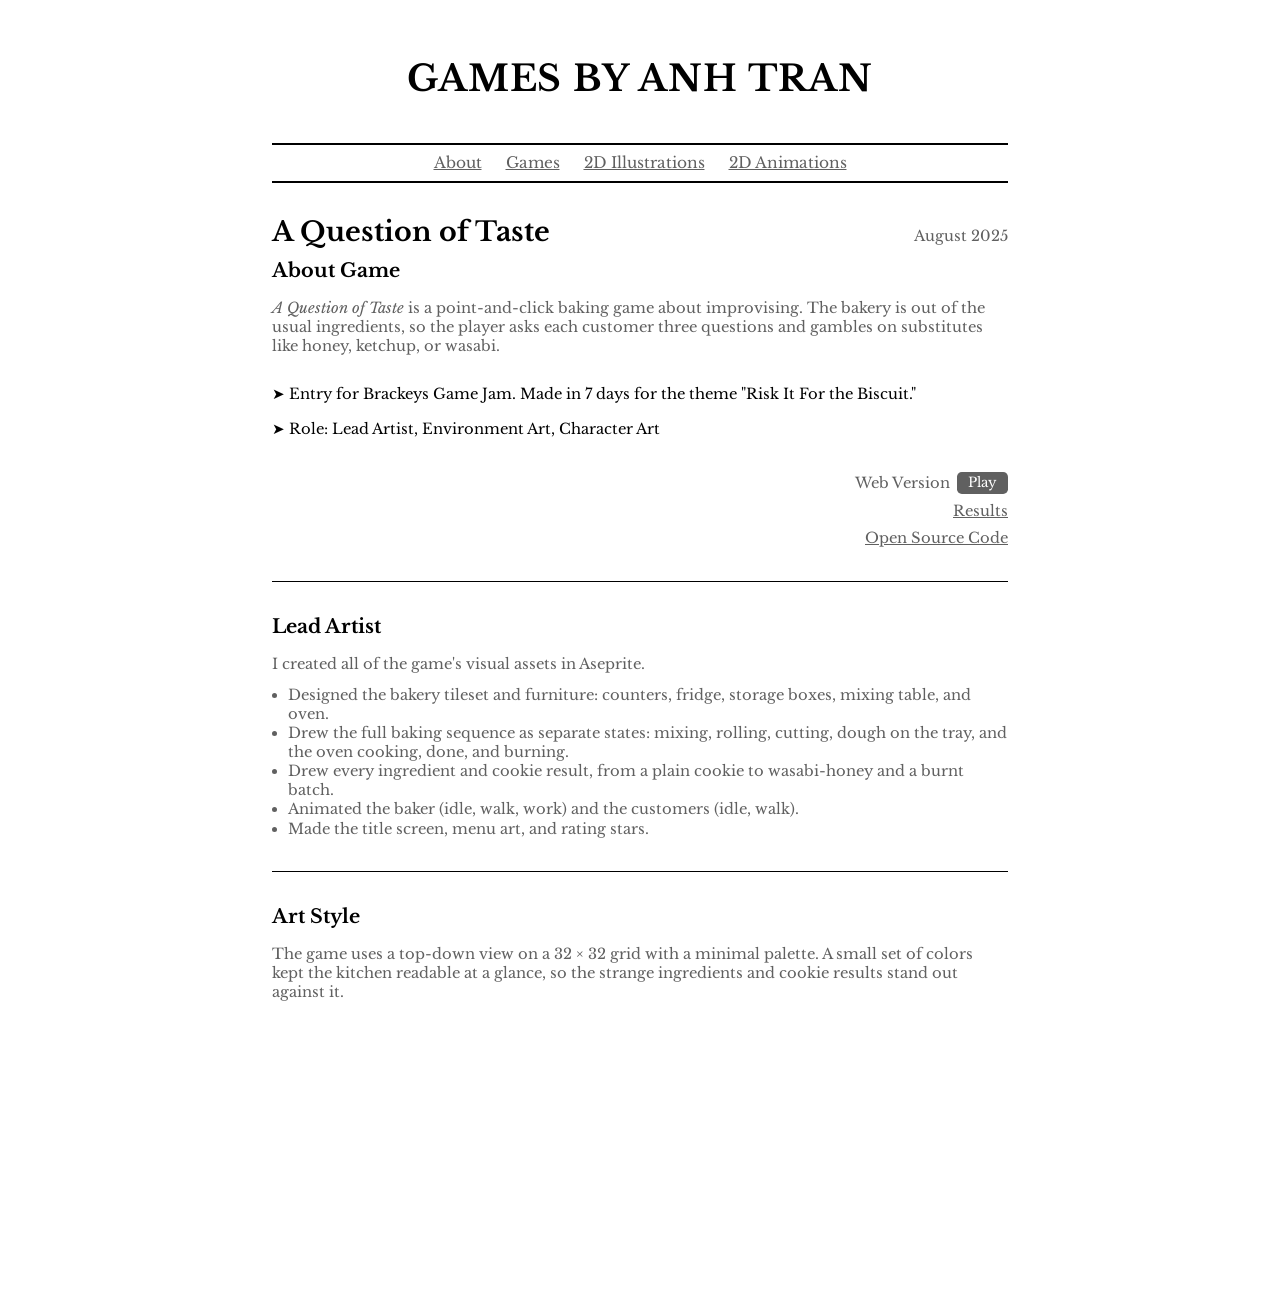
==== a-question-of-taste.html @ daf7d9c3 "Create a-question-of-taste.html" ====
<!DOCTYPE html>
<html lang="en">
<head>
    <meta charset="UTF-8">
    <meta name="viewport" content="width=device-width, initial-scale=1.0">
    <title>A Question of Taste - Anh Tran</title>
    
    <!-- Google Font: Libre Baskerville -->
    <link rel="preconnect" href="https://fonts.googleapis.com">
    <link rel="preconnect" href="https://fonts.gstatic.com" crossorigin>
    <link href="https://fonts.googleapis.com/css2?family=Libre+Baskerville:ital,wght@0,400;0,700;1,400&display=swap" rel="stylesheet">
    
    <!-- Uses your exact same stylesheet -->
    <link rel="stylesheet" href="style.css">
</head>
<body>
    <header>
        <h1>GAMES BY ANH TRAN</h1>
        <hr class="header-line">
        
        <!-- Navigation Menu: Links back to index.html with specific #hashes -->
        <nav>
            <a href="index.html#about" class="nav-link">About</a>
            <a href="index.html#games" class="nav-link">Games</a>
            <a href="index.html#illustrations" class="nav-link">2D Illustrations</a>
            <a href="index.html#animations" class="nav-link">2D Animations</a>
        </nav>
        
        <hr class="header-line">
    </header>

    <main>
        <!-- Because this is a dedicated page, we remove the "hidden" class and ID targets -->
        <section class="page-section" style="display: block;">
            
            <!-- A Question of Taste Main Header -->
            <div class="project-container">
                <div class="project-header">
                    <h2>A Question of Taste</h2>
                    <span class="date">August 2025</span>
                </div>

                <div class="project-body">
                    
                    <!-- Text Info Column -->
                    <div class="project-info">
                        <h2 class="section-title">About Game</h2>
                        
                        <p class="desc-text">
                            <i>A Question of Taste</i> is a point-and-click baking game about improvising. The bakery is out of the usual ingredients, so the player asks each customer three questions and gambles on substitutes like honey, ketchup, or wasabi.
                        </p>
                        
                        <br>
                        <p class="jam-note">➤ Entry for Brackeys Game Jam. Made in 7 days for the theme "Risk It For the Biscuit."</p>
                        <p class="jam-note">➤ Role: Lead Artist, Environment Art, Character Art</p>
                        <br>

                        <div class="links-container" style="align-items: flex-end;">
                            <div class="build-line">
                                <span class="build-label">Web Version</span>
                                <a href="https://paulean-dev.itch.io/aquestionoftaste" class="play-btn" target="_blank">Play</a>
                            </div>
                            <a href="https://itch.io/jam/brackeys-14/rate/3852071" class="link-text" target="_blank">Results</a>
                            <a href="https://github.com/AnhKimHaTran/AQuestionOfTaste" class="link-text" target="_blank">Open Source Code</a>
                        </div>
                    </div>
                    <!-- END Text Info Column -->
    
                </div>
            </div>

            <hr class="section-divider">
            
            <div class="project-info">
                <h2 class="section-title">Lead Artist</h2>
                <p class="desc-text">
                    I created all of the game's visual assets in Aseprite.
                </p>
                <ul class="experience-list">
                    <li>Designed the bakery tileset and furniture: counters, fridge, storage boxes, mixing table, and oven.</li>
                    <li>Drew the full baking sequence as separate states: mixing, rolling, cutting, dough on the tray, and the oven cooking, done, and burning.</li>
                    <li>Drew every ingredient and cookie result, from a plain cookie to wasabi-honey and a burnt batch.</li>
                    <li>Animated the baker (idle, walk, work) and the customers (idle, walk).</li>
                    <li>Made the title screen, menu art, and rating stars.</li>
                </ul>
            </div>

            <hr class="section-divider">

            <div class="project-info">
                <h2 class="section-title">Art Style</h2>
                <p class="desc-text">
                    The game uses a top-down view on a 32 × 32 grid with a minimal palette. A small set of colors kept the kitchen readable at a glance, so the strange ingredients and cookie results stand out against it.
                </p>
            </div>

        </section>
    </main>

</body>
</html>
---- style.css ----
html {
    zoom: 0.8;
}

/* Reset basic margins */
* {
    box-sizing: border-box;
    margin: 0;
    padding: 0;
}

body {
    font-family: 'Libre Baskerville', Georgia, serif;
    background-color: #ffffff;
    color: #000000;
    line-height: 1.3;
    max-width: 960px;
    margin: 0 auto;
    padding: 40px 20px;
}

/* Header & Title */
h1 {
    text-align: center;
    font-size: 2.8rem;
    font-weight: 700;
    color: #000000;
    margin-top: 30px;
    margin-bottom: 50px;
    letter-spacing: 1px;
}

hr.header-line {
    border: 0;
    border-top: 1px solid #000;
    border-bottom: 1px solid #000;
    height: 3px;
    margin: 5px 0;
}

hr.section-divider {
    border: 0;
    border-top: 1px solid #000;
    margin: 40px 0;
}

/* Navigation Menu */
nav {
    display: flex;
    justify-content: center;
    gap: 30px;
    padding: 5px 0;
}

.nav-link {
    background: none;
    border: none;
    font-family: 'Libre Baskerville', Georgia, serif; 
    font-size: 1.2rem;
    color: #606060;
    cursor: pointer;
    text-decoration: underline;
}

.nav-link.active {
    color: #000000;
    text-decoration: none;
    font-weight: 700;
}

/* JavaScript Section Toggling */
.page-section {
    display: none;
    margin-top: 40px;
}
.page-section:not(.hidden) {
    display: block;
}

/* --- Project Layout Structure --- */
.project-container {
    display: flex;
    flex-direction: column;
    margin-bottom: 20px;
}

/* Header Row: Title on Left, Date on Right */
.project-header {
    display: flex;
    justify-content: space-between;
    align-items: baseline;
    margin-bottom: 10px;
    width: 100%;
}

.project-header h2 {
    font-size: 2.1rem;
    font-weight: 700;
    color: #000000;
}

.project-header .date {
    color: #606060;
    font-size: 1.15rem;
    margin: 0;
}

/* Content Row: Text on Left, Images on Right */
.project-body {
    display: flex;
    justify-content: space-between;
    align-items: flex-start;
    gap: 40px;
}

.project-info {
    flex: 1;
}

/* Typography & Content Spacing */
.project-tagline {
    font-size: 1.35rem;
    font-weight: 700;
    color: #606060;
    margin-bottom: 15px;
    margin-top: 15px;
}


.desc-text {
    color: #606060;
    font-size: 1.15rem;
    margin-bottom: 15px;
}

.jam-note {
    color: #000000;
    font-size: 1.15rem;
    margin-bottom: 20px;
}

/* Indented Links */
.links-container {
    display: flex;
    flex-direction: column;
    gap: 10px;
    margin-left: 30px;
}

.build-line {
    display: flex;
    align-items: center;
    gap: 8px;
    color: #606060;
    font-size: 1.15rem;
}

/* Grey Rounded Play Button */
.play-btn {
    background-color: #606060;
    color: #ffffff;
    padding: 3px 14px;
    border-radius: 6px;
    text-decoration: none;
    font-size: 1.05rem;
    font-family: 'Libre Baskerville', Georgia, serif; 
    display: inline-block;
    font-weight: 400;
}

.link-text {
    color: #606060;
    text-decoration: underline;
    font-size: 1.15rem;
}

/* Image Column Layout */
.project-images {
    display: flex;
    flex-direction: column;
    gap: 15px;
    width: 360px;
    flex-shrink: 0;
}

.project-images img {
    width: 100%;
    height: auto;
    display: block;
    padding: 2px;
}

/* Gallery styling for 2D sections */
.section-title {
    margin-bottom: 20px;
}

.section-title h2 {
    font-size: 2.1rem;
    font-weight: 700;
    color: #000000;
}

.gallery-grid {
    column-count: 3;
    column-gap: 10px;
}

.gallery-grid img {
    width: 100%;
    height: auto;
    margin-bottom: 20px;
    display: block;
}

.pixelgallery-grid {
    display: grid;
    grid-template-columns: repeat(2, 1fr);
    gap: 15px;
    align-items: start;
}

.pixelgallery-grid img {
    width: 100%; 
    height: auto; 
    display: block;
}

/* Pixel Art Upscaling */
.pixel-art {
    image-rendering: pixelated;
    image-rendering: crisp-edges;
}

/* --- Experience Layout --- */
.experience-grid {
    display: flex;
    gap: 30px;
}

.experience-column {
    flex: 1;
}

.experience-list {
    list-style-type: disc;
    margin-left: 20px;
    color: #606060;
}

.experience-list li {
    font-size: 1.15rem;
    line-height: 1.3;
}
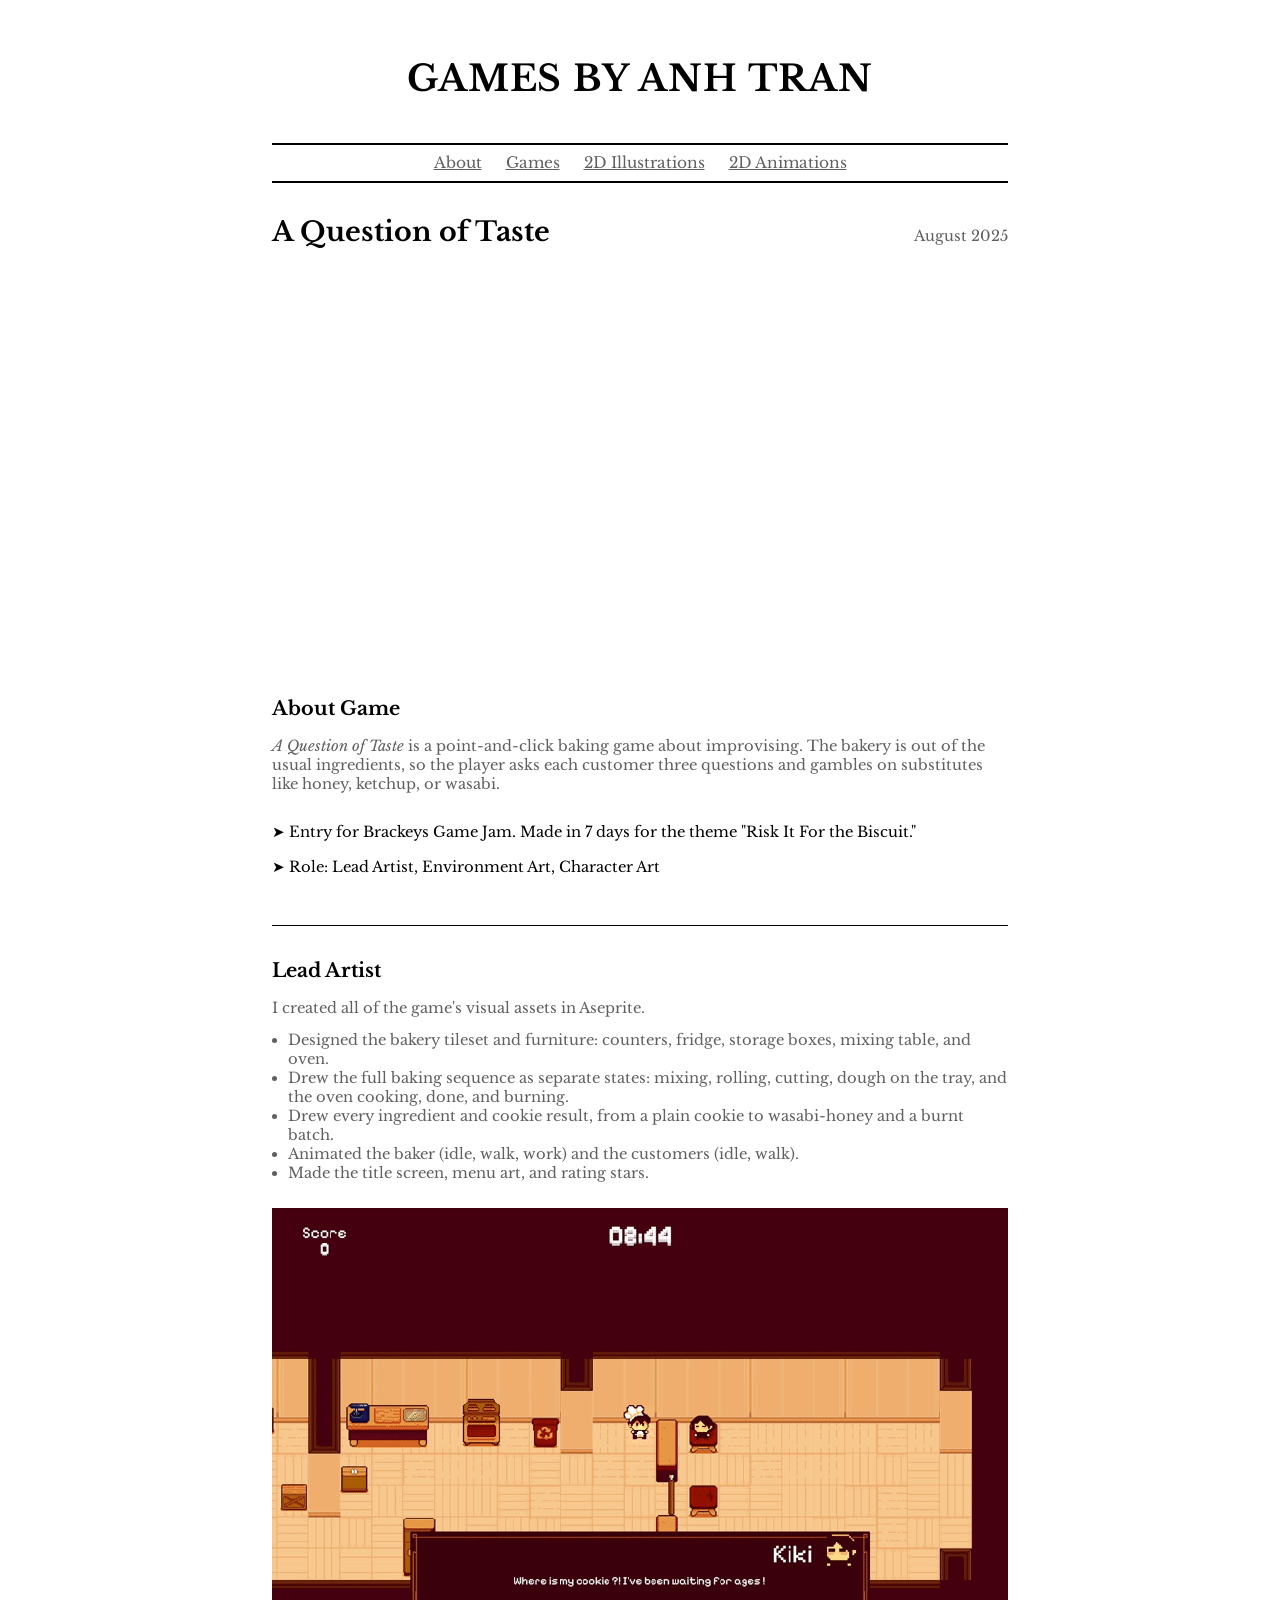
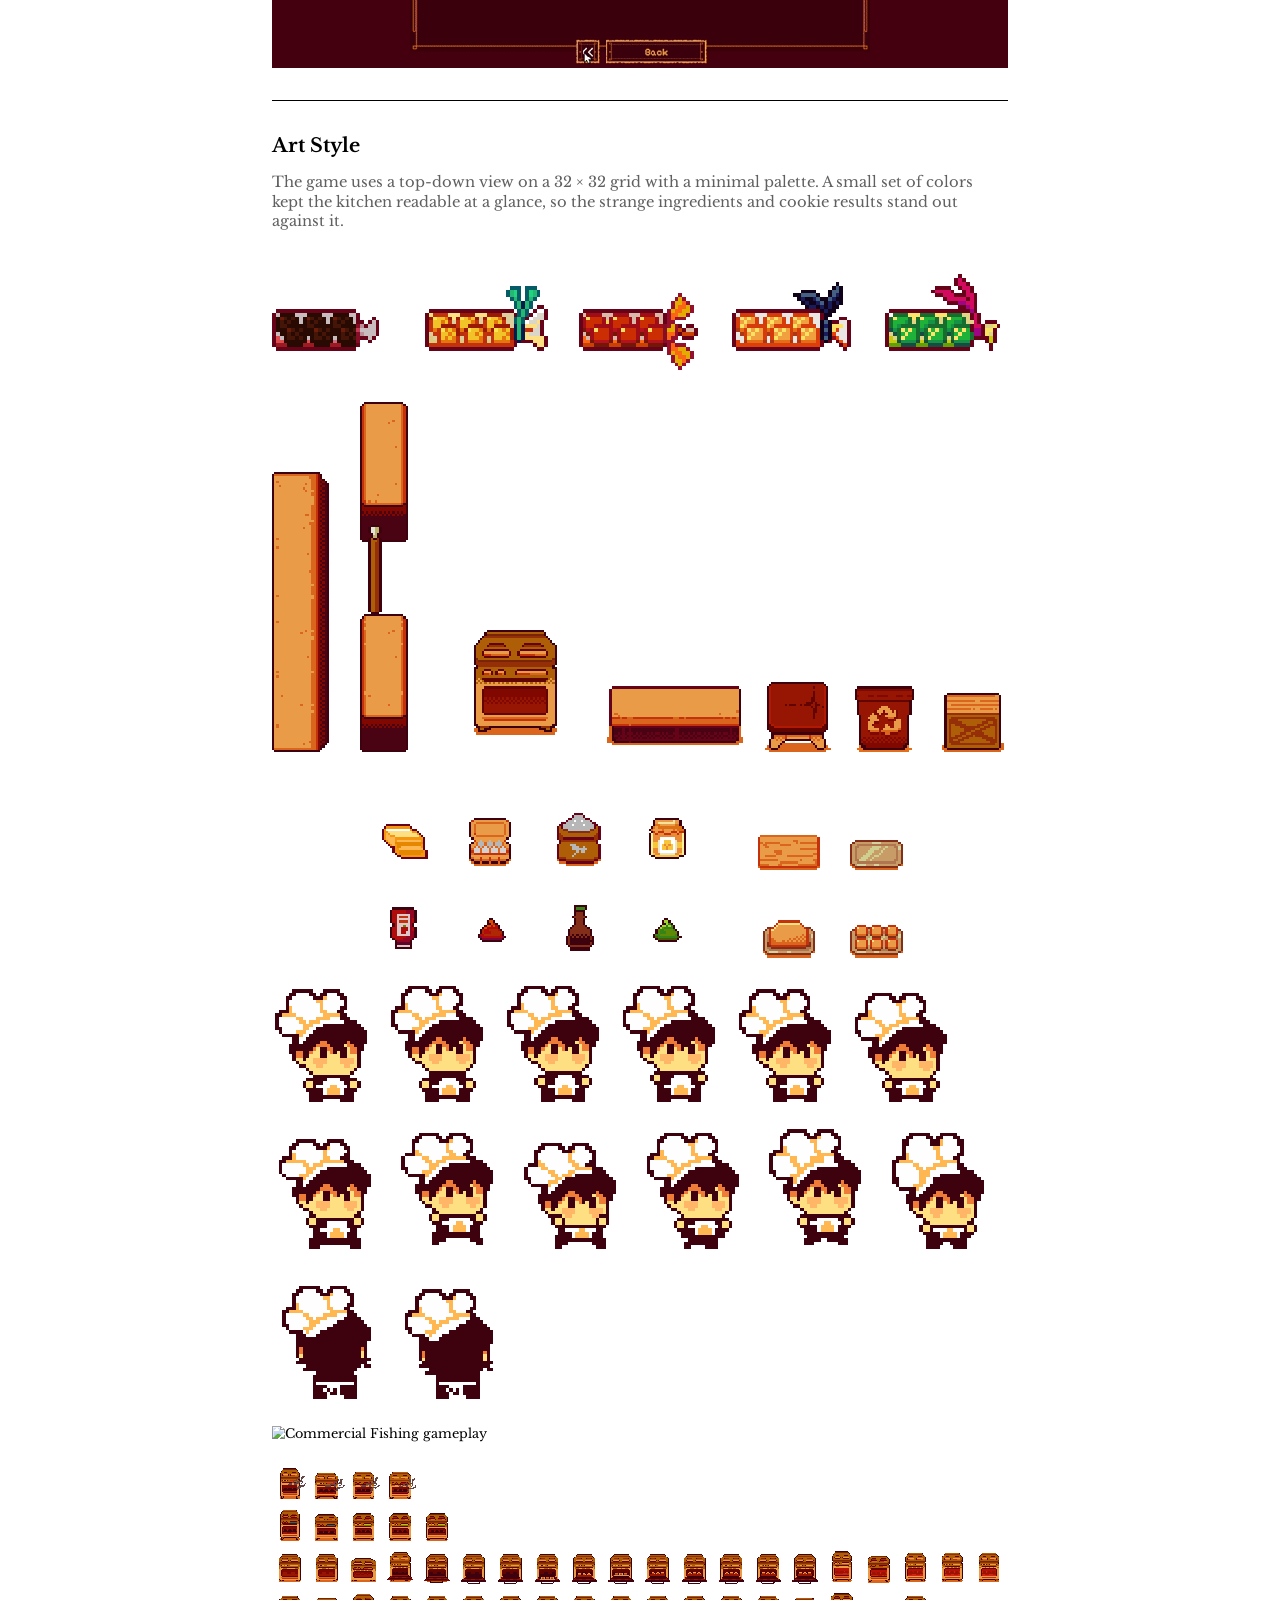
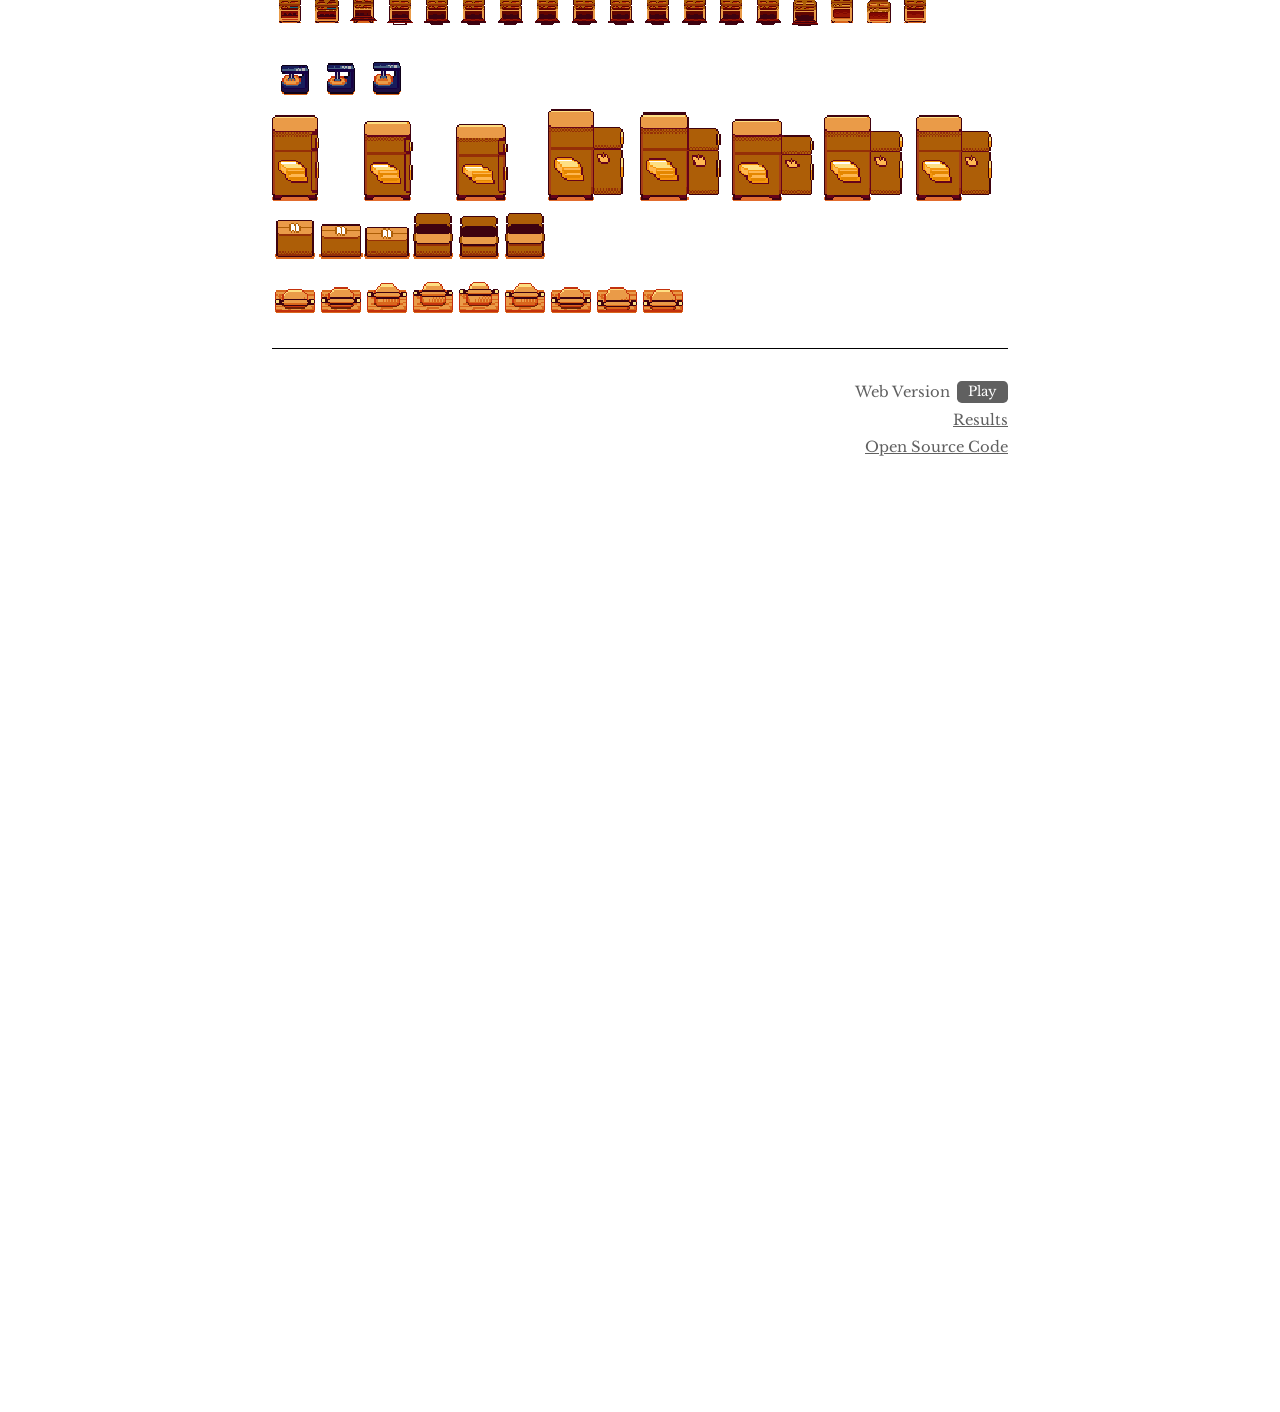
==== commit fd11d2e4: "Update a-question-of-taste.html" ====
--- a/a-question-of-taste.html
+++ b/a-question-of-taste.html
@@ -40,6 +40,16 @@
                     <span class="date">August 2025</span>
                 </div>
 
+                <div class="video-container">
+                    <iframe
+                        src="https://www.youtube.com/embed/IsFNqAmKZuQ"
+                        title="Commercial Fishing gameplay"
+                        allow="accelerometer; autoplay; clipboard-write; encrypted-media; gyroscope; picture-in-picture; web-share"
+                        referrerpolicy="strict-origin-when-cross-origin"
+                        allowfullscreen>
+                    </iframe>
+                </div>
+
                 <div class="project-body">
                     
                     <!-- Text Info Column -->
@@ -52,17 +62,7 @@
                         
                         <br>
                         <p class="jam-note">➤ Entry for Brackeys Game Jam. Made in 7 days for the theme "Risk It For the Biscuit."</p>
-                        <p class="jam-note">➤ Role: Lead Artist, Environment Art, Character Art</p>
-                        <br>
-
-                        <div class="links-container" style="align-items: flex-end;">
-                            <div class="build-line">
-                                <span class="build-label">Web Version</span>
-                                <a href="https://paulean-dev.itch.io/aquestionoftaste" class="play-btn" target="_blank">Play</a>
-                            </div>
-                            <a href="https://itch.io/jam/brackeys-14/rate/3852071" class="link-text" target="_blank">Results</a>
-                            <a href="https://github.com/AnhKimHaTran/AQuestionOfTaste" class="link-text" target="_blank">Open Source Code</a>
-                        </div>
+                        <p class="jam-note">➤ Role: Lead Artist, Environment Art, Character Art</p>  
                     </div>
                     <!-- END Text Info Column -->
     
@@ -83,6 +83,7 @@
                     <li>Animated the baker (idle, walk, work) and the customers (idle, walk).</li>
                     <li>Made the title screen, menu art, and rating stars.</li>
                 </ul>
+                <img src="Images/AQuestionOfTaste/aqot1.gif" alt="Commercial Fishing gameplay" class="pixel-art full-width-image">
             </div>
 
             <hr class="section-divider">
@@ -92,6 +93,25 @@
                 <p class="desc-text">
                     The game uses a top-down view on a 32 × 32 grid with a minimal palette. A small set of colors kept the kitchen readable at a glance, so the strange ingredients and cookie results stand out against it.
                 </p>
+
+                <img src="Images/AQuestionOfTaste/aqot-ingredients.png" alt="Commercial Fishing gameplay" class="pixel-art full-width-image">
+                <img src="Images/AQuestionOfTaste/aqot-kitchen.png" alt="Commercial Fishing gameplay" class="pixel-art full-width-image">
+                <img src="Images/AQuestionOfTaste/aqot-player.png" alt="Commercial Fishing gameplay" class="pixel-art full-width-image">
+                <img src="Images/AQuestionOfTaste/aqot-customer.pngg" alt="Commercial Fishing gameplay" class="pixel-art full-width-image">
+                <img src="Images/AQuestionOfTaste/aqot-oven.png" alt="Commercial Fishing gameplay" class="pixel-art full-width-image">
+                <img src="Images/AQuestionOfTaste/aqot-props.png" alt="Commercial Fishing gameplay" class="pixel-art full-width-image">
+                
+            </div>
+
+            <hr class="section-divider">
+
+            <div class="links-container" style="align-items: flex-end;">
+                <div class="build-line">
+                    <span class="build-label">Web Version</span>
+                    <a href="https://paulean-dev.itch.io/aquestionoftaste" class="play-btn" target="_blank">Play</a>
+                </div>
+                <a href="https://itch.io/jam/brackeys-14/rate/3852071" class="link-text" target="_blank">Results</a>
+                <a href="https://github.com/AnhKimHaTran/AQuestionOfTaste" class="link-text" target="_blank">Open Source Code</a>
             </div>
 
         </section>
--- a/style.css
+++ b/style.css
@@ -252,3 +252,111 @@
     font-size: 1.15rem;
     line-height: 1.3;
 }
+
+/* --- Embedded Video (YouTube) --- */
+.video-container {
+    position: relative;
+    width: 100%;
+    padding-bottom: 56.25%; /* 16:9 */
+    height: 0;
+    margin: 0 auto 30px;
+}
+
+.video-container iframe {
+    position: absolute;
+    top: 0;
+    left: 0;
+    width: 100%;
+    height: 100%;
+    border: 0;
+}
+
+/* --- Full-width image (same width as the section) --- */
+.full-width-image {
+    width: 100%;
+    height: auto;
+    display: block;
+    margin: 30px auto;
+}
+
+/* --- Text on the left, image on the right --- */
+.text-with-image {
+    display: flex;
+    align-items: center;   /* was flex-start: centers the GIF against the text */
+    gap: 30px;
+}
+
+/* Remove the extra bottom margin from the last paragraph in the text column */
+.text-with-image .text-column > :last-child {
+    margin-bottom: 0;
+}
+
+.text-with-image .side-image {
+    width: 360px;
+    flex-shrink: 0;
+    align-self: center;   /* centers the GIF vertically against the text column */
+}
+
+.text-with-image .side-image img {
+    width: 100%;
+    height: auto;
+    display: block;
+}
+
+/* Stack the image under the text on narrow screens */
+@media (max-width: 700px) {
+    .text-with-image {
+        flex-direction: column;
+    }
+    .text-with-image .side-image {
+        width: 100%;
+    }
+}
+
+/* --- Code Block (VS Code Dark+ style) --- */
+.code-block {
+    background-color: #1e1e1e;
+    margin: 20px 0 30px;
+}
+
+.code-body {
+    margin: 0;
+    padding: 16px 0;
+    overflow-x: auto;
+    font-family: Consolas, "Cascadia Code", "Courier New", monospace;
+    font-size: 0.95rem;
+    line-height: 1.5;
+    color: #d4d4d4;
+    counter-reset: line;
+}
+
+.code-body code {
+    font-family: inherit;
+}
+
+/* Line numbers */
+.code-body .line {
+    display: block;
+    padding-right: 20px;
+    white-space: pre;
+}
+.code-body .line::before {
+    counter-increment: line;
+    content: counter(line);
+    display: inline-block;
+    width: 3em;
+    margin-right: 1.5em;
+    text-align: right;
+    color: #858585;
+    user-select: none;
+}
+
+/* Syntax colors (VS Code Dark+) */
+.c-kw   { color: #569cd6; }  /* keywords: public, void, float */
+.c-ctrl { color: #c586c0; }  /* control flow: if, else, return */
+.c-type { color: #4ec9b0; }  /* types and classes */
+.c-fn   { color: #dcdcaa; }  /* method names */
+.c-var  { color: #9cdcfe; }  /* variables and fields */
+.c-str  { color: #ce9178; }  /* strings */
+.c-num  { color: #b5cea8; }  /* numbers */
+.c-com  { color: #6a9955; }  /* comments */
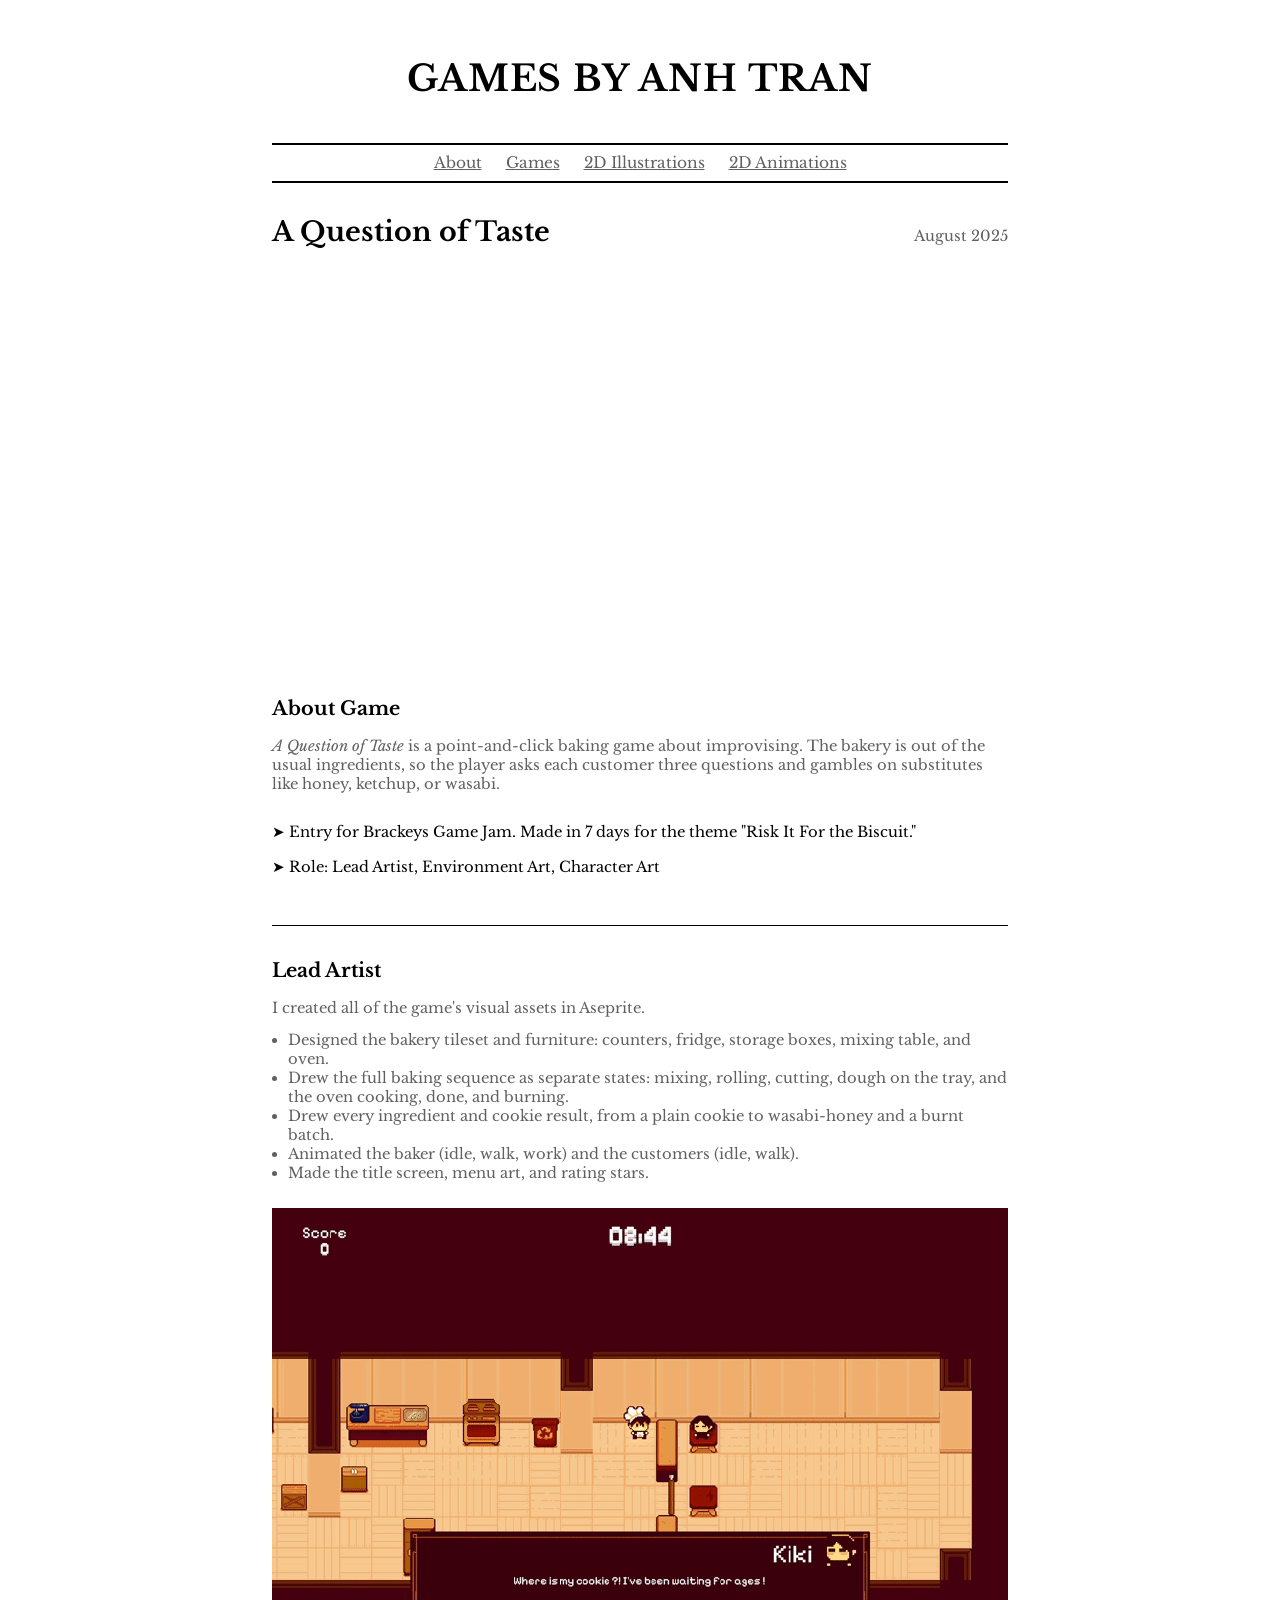
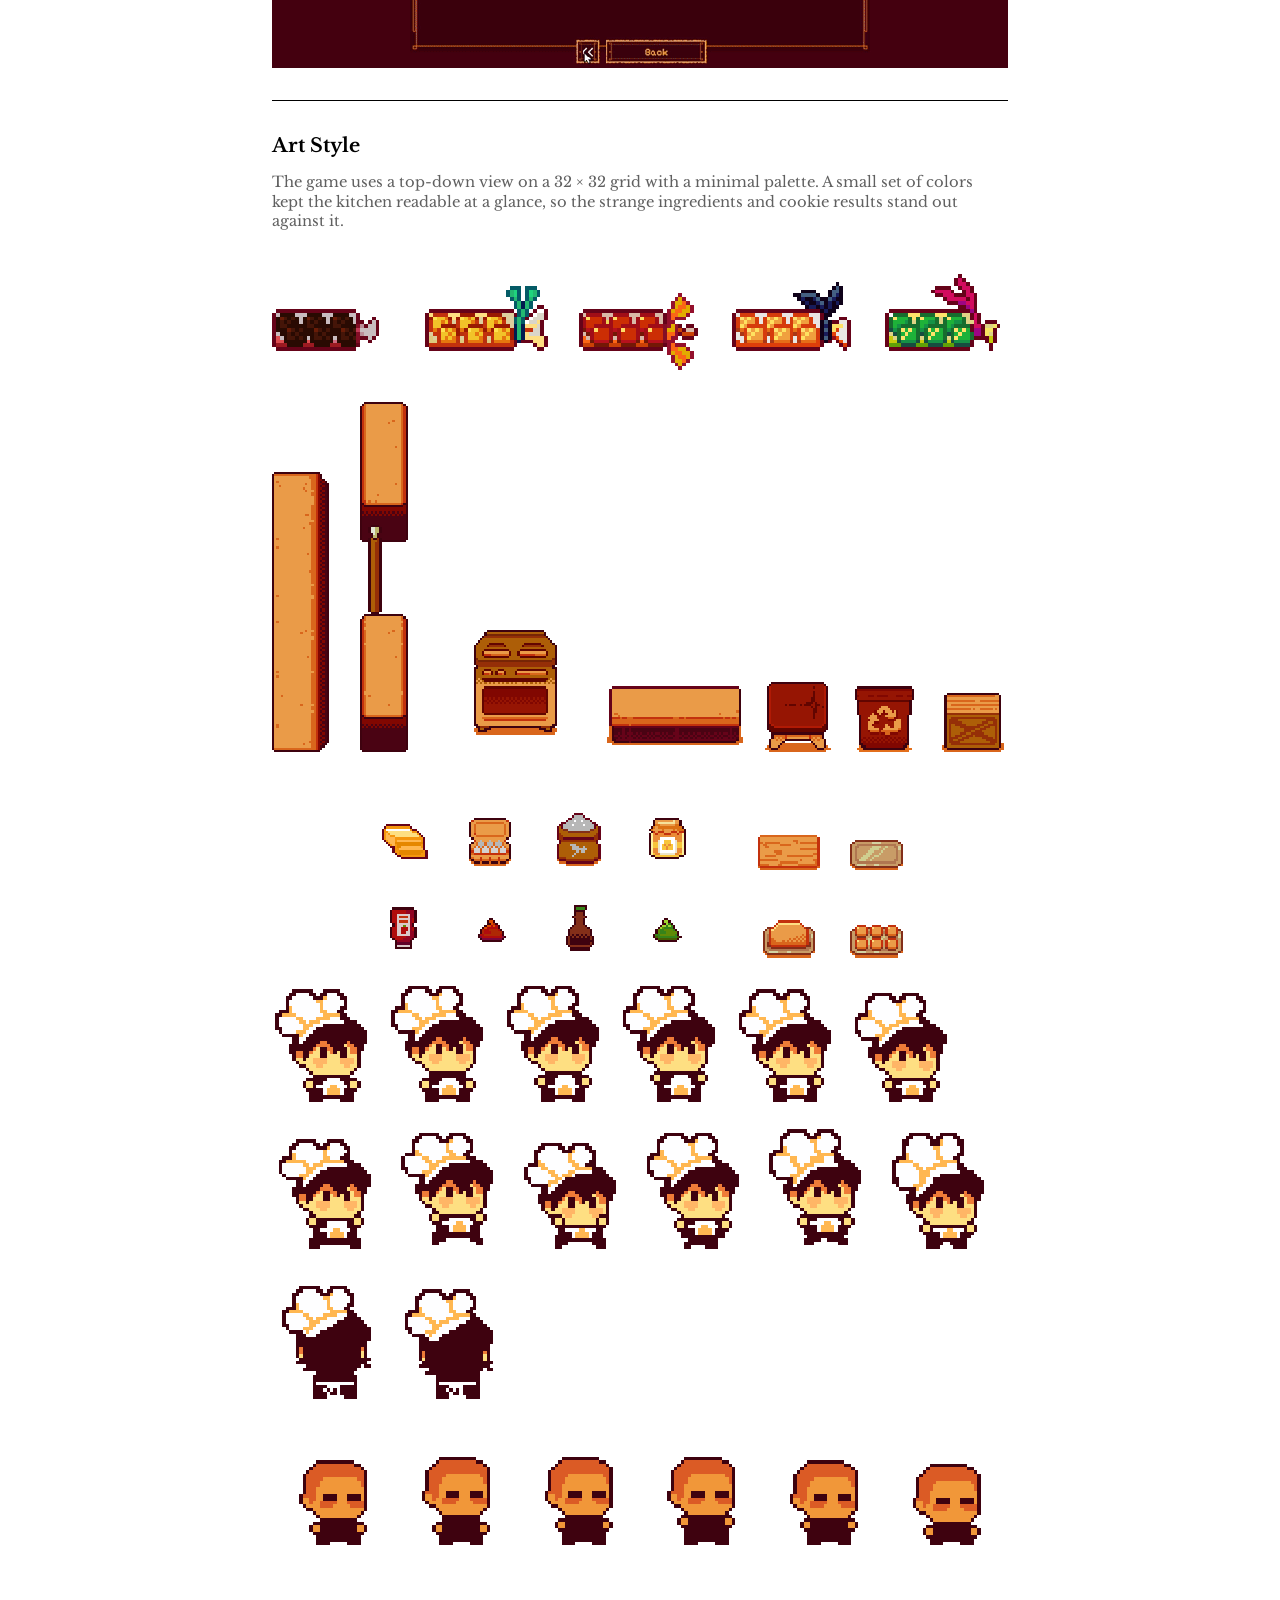
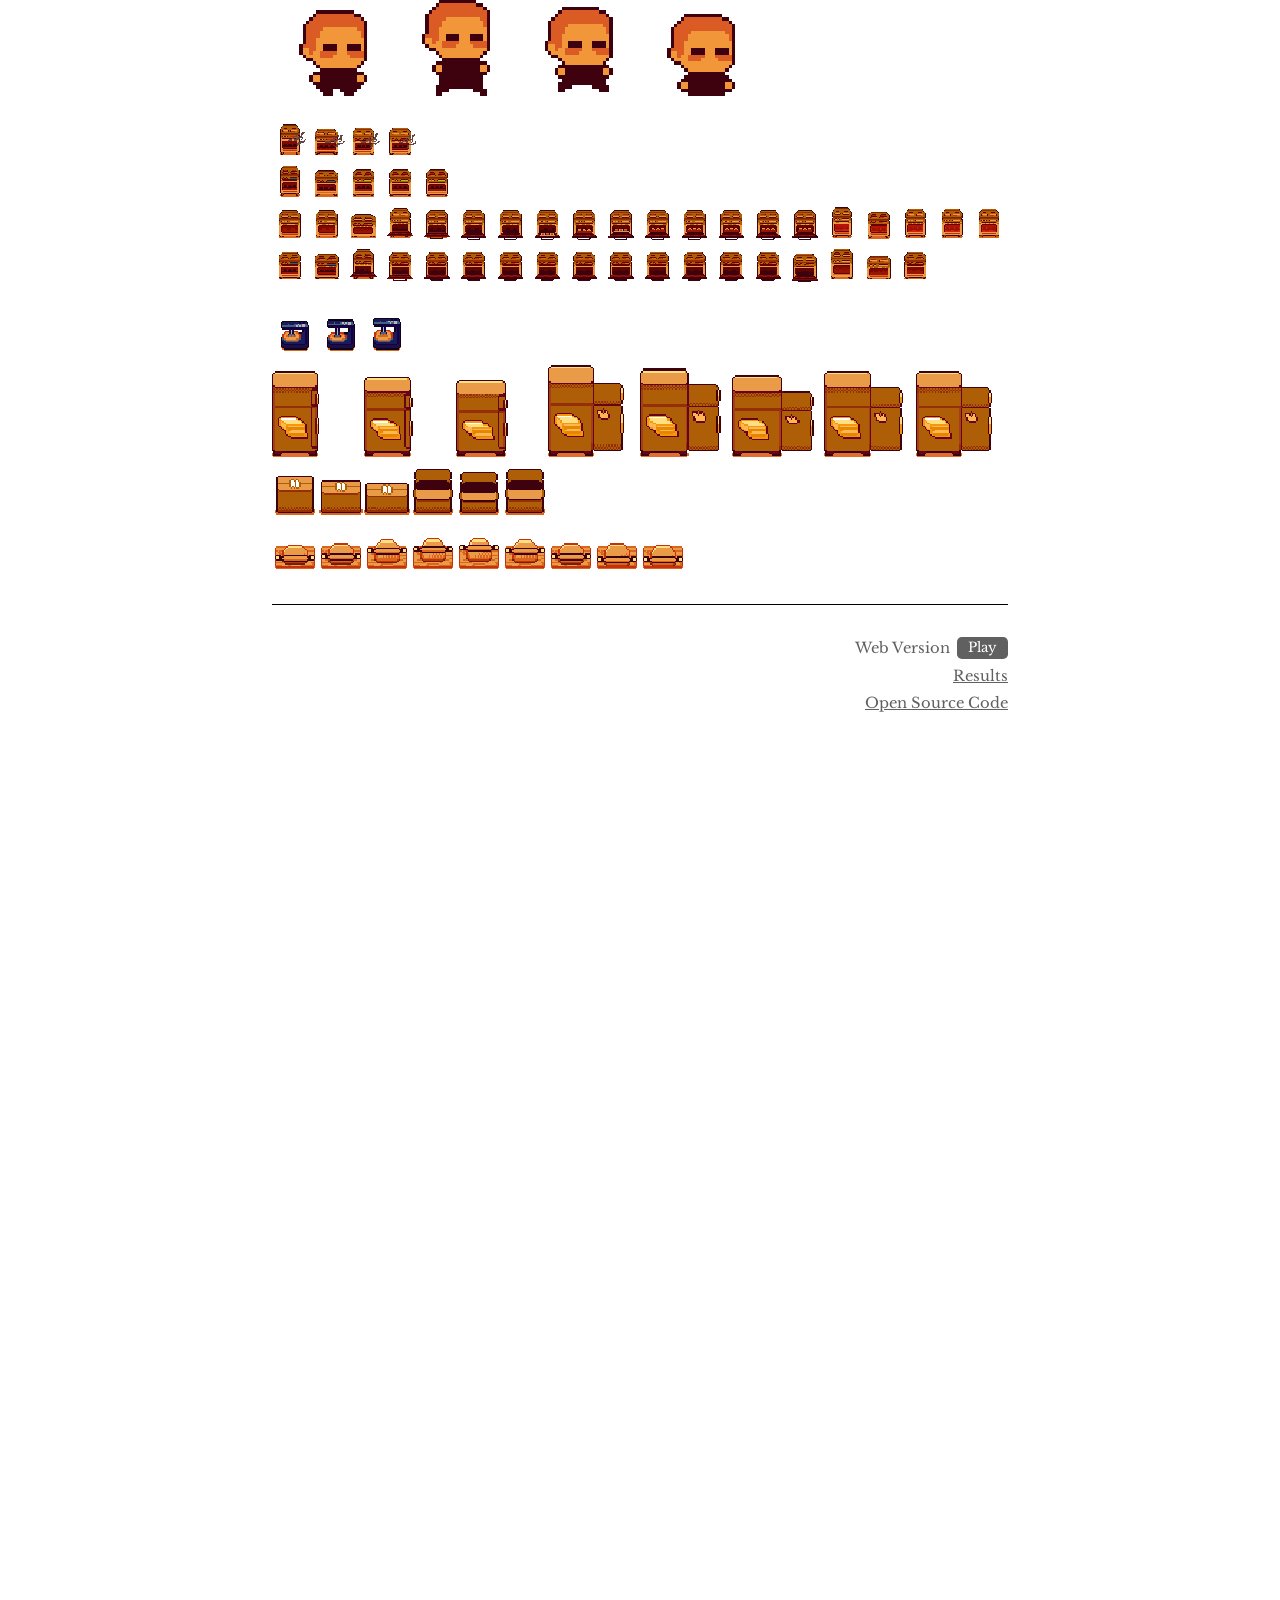
==== commit b12f44c5: "Update a-question-of-taste.html" ====
--- a/a-question-of-taste.html
+++ b/a-question-of-taste.html
@@ -97,7 +97,7 @@
                 <img src="Images/AQuestionOfTaste/aqot-ingredients.png" alt="Commercial Fishing gameplay" class="pixel-art full-width-image">
                 <img src="Images/AQuestionOfTaste/aqot-kitchen.png" alt="Commercial Fishing gameplay" class="pixel-art full-width-image">
                 <img src="Images/AQuestionOfTaste/aqot-player.png" alt="Commercial Fishing gameplay" class="pixel-art full-width-image">
-                <img src="Images/AQuestionOfTaste/aqot-customer.pngg" alt="Commercial Fishing gameplay" class="pixel-art full-width-image">
+                <img src="Images/AQuestionOfTaste/aqot-customer.png" alt="Commercial Fishing gameplay" class="pixel-art full-width-image">
                 <img src="Images/AQuestionOfTaste/aqot-oven.png" alt="Commercial Fishing gameplay" class="pixel-art full-width-image">
                 <img src="Images/AQuestionOfTaste/aqot-props.png" alt="Commercial Fishing gameplay" class="pixel-art full-width-image">
                 
